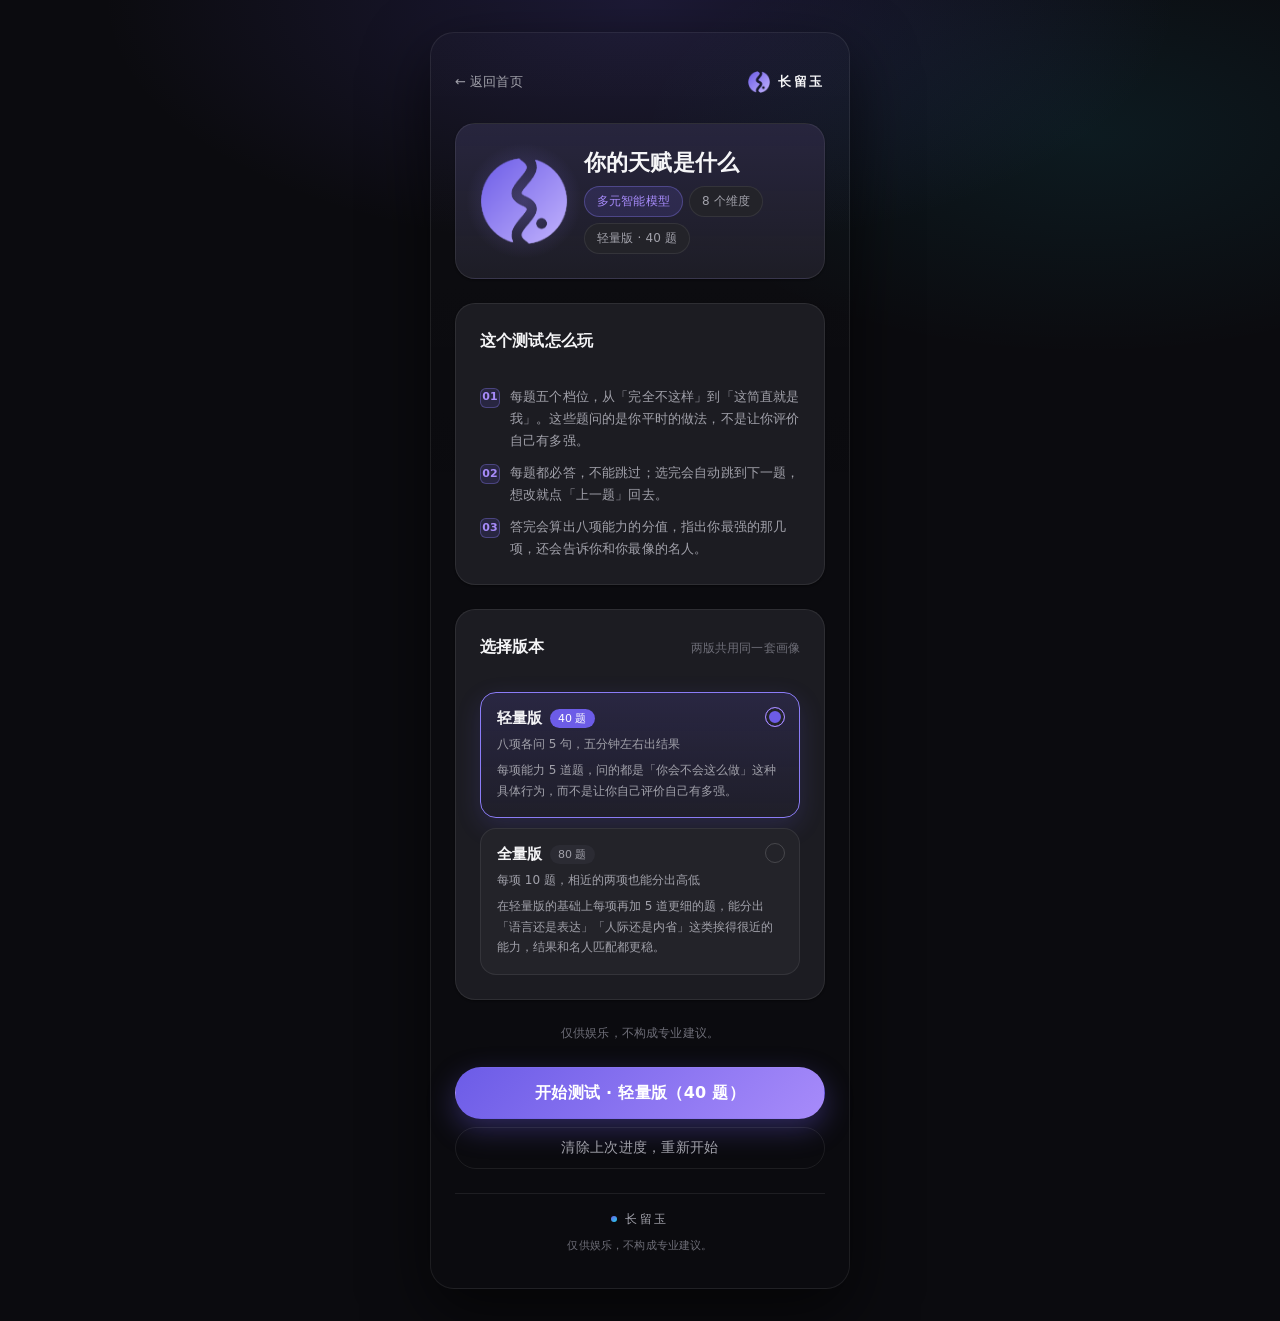
==== talent/index.html @ 5f748821 "天赋测试（第二阶段）上线：三个页面 + 四个公共模块抽出 页面层完成，天赋测试在 config 里改成 online，首页与模块页自动出现入口。  为了让第二个测试不靠复制代码活着，把四处公共逻辑抽成" ====
<!DOCTYPE html>
<html lang="zh-CN">
<head>
  <meta charset="UTF-8">
  <meta name="viewport" content="width=device-width, initial-scale=1, viewport-fit=cover, maximum-scale=1">
  <meta name="theme-color" content="#0B0B0F">
  <meta name="description" content="你的天赋是什么 · 基于加德纳多元智能的轻娱乐测试。仅供娱乐，不构成专业建议。">
  <title>你的天赋是什么｜长留玉</title>

  <link rel="icon" href="../assets/ip.png">
  <link rel="apple-touch-icon" href="../assets/ip.png">

  <link rel="stylesheet" href="../css/global.css">
  <link rel="stylesheet" href="../css/quiz.css">
</head>
<body>

  <div class="app">

    <!-- 顶部：返回 + 品牌 -->
    <div class="quiz-top">
      <a class="quiz-top__back" href="../index.html">
        <span aria-hidden="true">←</span> 返回首页
      </a>
      <span class="brand">
        <span class="brand__mark" data-clj-logo aria-hidden="true"></span>
        <span class="brand__name" data-clj-brand>长留玉</span>
      </span>
    </div>

    <main class="app__main">

      <!-- 测试名 + IP 图案 -->
      <section class="card card--tint intro-hero">
        <span data-clj-ip="lg"></span>
        <div class="grow">
          <h1 class="intro-hero__title">你的天赋是什么</h1>
          <div class="intro-hero__meta">
            <span class="chip">多元智能模型</span>
            <span class="chip chip--plain">8 个维度</span>
            <span class="chip chip--plain" id="hero-badge">轻量版</span>
          </div>
        </div>
      </section>

      <!-- 测试说明 -->
      <section class="card stack-2">
        <div class="section-head">
          <h2 class="section-head__title">这个测试怎么玩</h2>
        </div>
        <div class="intro-points">
          <div class="intro-points__item">
            <span class="intro-points__idx t-num">01</span>
            <span>每题五个档位，从「完全不这样」到「这简直就是我」。这些题问的是你平时的做法，不是让你评价自己有多强。</span>
          </div>
          <div class="intro-points__item">
            <span class="intro-points__idx t-num">02</span>
            <span>每题都必答，不能跳过；选完会自动跳到下一题，想改就点「上一题」回去。</span>
          </div>
          <div class="intro-points__item">
            <span class="intro-points__idx t-num">03</span>
            <span>答完会算出八项能力的分值，指出你最强的那几项，还会告诉你和你最像的名人。</span>
          </div>
        </div>
      </section>

      <!-- 版本选择 -->
      <section class="card stack-2">
        <div class="section-head">
          <h2 class="section-head__title">选择版本</h2>
          <span class="section-head__hint">两版共用同一套画像</span>
        </div>
        <div class="version-list" id="version-list"></div>
        <p class="t-small" id="resume-tip" hidden></p>
      </section>

      <p class="t-small center" data-clj-disclaimer></p>

    </main>

    <!-- 底部操作 -->
    <div class="stack-1">
      <button class="btn btn--primary" id="btn-start" type="button">开始测试</button>
      <button class="btn btn--quiet btn--sm" id="btn-clear-resume" type="button" hidden>清除上次进度，重新开始</button>
    </div>

    <footer class="footer">
      <div class="footer__brand">
        <span class="footer__dot" aria-hidden="true"></span>
        <span data-clj-brand>长留玉</span>
      </div>
      <p class="footer__note" data-clj-disclaimer></p>
    </footer>

  </div>

  <script src="../js/config.js"></script>
  <script src="../js/global.js"></script>
  <script src="../js/talent/questions-light.js"></script>
  <script src="../js/talent/questions-full.js"></script>
  <script src="../js/talent/scoring.js"></script>
  <script src="../js/talent/talents.js"></script>
  <script src="../js/talent/figures.js"></script>
  <script src="../js/talent/data.js"></script>
  <script src="../js/talent/quiz-boot.js"></script>
  <script src="../js/start.js"></script>
</body>
</html>
---- css/global.css ----
/* ============================================================
 * 长留玉 · 全局样式
 * ------------------------------------------------------------
 * 目录：
 *   1. 设计变量（改颜色/圆角/间距/动效，只改这里）
 *   2. 基础重置与排版
 *   3. 布局骨架（移动优先 / PC 居中 420px）
 *   4. 通用组件（卡片、按钮、标签、品牌、页脚、提示条）
 *   5. 动效
 *   6. 响应式与无障碍
 * ============================================================ */

/* ============================================================
 * 1. 设计变量
 * ============================================================ */
:root {
  /* ---- 背景层级 ---- */
  --bg:            #0B0B0F;
  --bg-2:          #111114;
  --card:          #1C1C22;
  --card-2:        #232329;
  --card-3:        #2B2B33;

  /* ---- 边框 ---- */
  --border:        rgba(255, 255, 255, 0.08);
  --border-strong: rgba(255, 255, 255, 0.16);

  /* ---- 强调色（蓝紫）---- */
  --accent:        #6C5CE7;
  --accent-2:      #8B7CF6;
  --accent-3:      #A78BFA;
  --accent-soft:   rgba(108, 92, 231, 0.16);
  --accent-line:   rgba(139, 124, 246, 0.35);

  /* ---- 语义色 ---- */
  --good:          #34D399;
  --warn:          #FBBF24;
  --cyan:          #22D3EE;

  /* ---- 文字 ---- */
  --text:          #F5F5F7;
  --text-2:        #A1A1AA;
  --text-3:        #6E6E78;

  /* ---- 圆角 ---- */
  --r-sm:          12px;
  --r-md:          16px;
  --r-lg:          20px;
  --r-xl:          24px;
  --r-pill:        999px;

  /* ---- 间距（8px 基准）---- */
  --sp-1:          8px;
  --sp-2:          16px;
  --sp-3:          24px;
  --sp-4:          32px;
  --sp-5:          40px;
  --sp-6:          48px;
  --sp-8:          64px;

  /* ---- 动效 ---- */
  --dur-fast:      200ms;
  --dur:           300ms;
  --dur-slow:      400ms;
  --ease:          cubic-bezier(0.22, 0.61, 0.36, 1);
  --ease-out:      cubic-bezier(0.16, 1, 0.3, 1);

  /* ---- 布局 ---- */
  --card-max:      420px;
  --safe-top:      env(safe-area-inset-top, 0px);
  --safe-bottom:   env(safe-area-inset-bottom, 0px);

  /* ---- 字体 ---- */
  --font: system-ui, -apple-system, BlinkMacSystemFont, "SF Pro Display",
          "PingFang SC", "Microsoft YaHei", sans-serif;
  --font-num: ui-rounded, "SF Pro Rounded", system-ui, -apple-system, "PingFang SC", sans-serif;

  /* ---- 阴影 ---- */
  --shadow-sm: 0 1px 2px rgba(0, 0, 0, 0.4);
  --shadow:    0 8px 24px rgba(0, 0, 0, 0.45);
  --shadow-lg: 0 24px 64px rgba(0, 0, 0, 0.6);
  --glow:      0 0 0 1px var(--accent-line), 0 12px 40px rgba(108, 92, 231, 0.25);
}

/* ============================================================
 * 2. 基础重置与排版
 * ============================================================ */
*, *::before, *::after { box-sizing: border-box; }

html {
  -webkit-text-size-adjust: 100%;
  text-size-adjust: 100%;
  scroll-behavior: smooth;
}

body {
  margin: 0;
  min-height: 100vh;
  min-height: 100dvh;
  background: var(--bg);
  color: var(--text);
  font-family: var(--font);
  font-size: 16px;
  line-height: 1.6;
  letter-spacing: 0.01em;
  -webkit-font-smoothing: antialiased;
  -moz-osx-font-smoothing: grayscale;
  overflow-x: hidden;
  /* 深色底上的两团极淡光晕，营造 Apple 式的高级感 */
  background-image:
    radial-gradient(60% 40% at 50% 0%,   rgba(108, 92, 231, 0.18), transparent 70%),
    radial-gradient(50% 35% at 85% 15%,  rgba(34, 211, 238, 0.08), transparent 70%);
  background-attachment: fixed;
}

h1, h2, h3, h4, p, figure, blockquote { margin: 0; }
ul, ol { margin: 0; padding: 0; list-style: none; }

a {
  color: var(--accent-3);
  text-decoration: none;
  transition: color var(--dur-fast) var(--ease), opacity var(--dur-fast) var(--ease);
}
a:active { opacity: 0.7; }

img { max-width: 100%; display: block; border: 0; }

button {
  font-family: inherit;
  font-size: inherit;
  color: inherit;
  background: none;
  border: 0;
  padding: 0;
  cursor: pointer;
  -webkit-tap-highlight-color: transparent;
}
button:disabled { cursor: not-allowed; }

input, textarea { font-family: inherit; }

::selection { background: var(--accent); color: #fff; }

/* 细滚动条（PC）*/
::-webkit-scrollbar { width: 8px; height: 8px; }
::-webkit-scrollbar-track { background: transparent; }
::-webkit-scrollbar-thumb {
  background: rgba(255, 255, 255, 0.12);
  border-radius: var(--r-pill);
}
::-webkit-scrollbar-thumb:hover { background: rgba(255, 255, 255, 0.2); }

/* ============================================================
 * 3. 布局骨架
 * ============================================================ */
.app {
  position: relative;
  width: 100%;
  max-width: var(--card-max);
  margin: 0 auto;
  min-height: 100vh;
  min-height: 100dvh;
  display: flex;
  flex-direction: column;
  padding: calc(var(--sp-3) + var(--safe-top)) var(--sp-2)
           calc(var(--sp-3) + var(--safe-bottom));
  gap: var(--sp-3);
}

/* 主内容区自动撑开，把页脚推到底部 */
.app__main {
  flex: 1 1 auto;
  display: flex;
  flex-direction: column;
  gap: var(--sp-3);
  min-width: 0;
}

.stack   { display: flex; flex-direction: column; gap: var(--sp-3); }
.stack-2 { display: flex; flex-direction: column; gap: var(--sp-2); }
.stack-1 { display: flex; flex-direction: column; gap: var(--sp-1); }
.row     { display: flex; align-items: center; gap: var(--sp-1); }
.row-between { display: flex; align-items: center; justify-content: space-between; gap: var(--sp-1); }
.grow    { flex: 1 1 auto; min-width: 0; }
.center  { text-align: center; }

/* ============================================================
 * 4. 通用组件
 * ============================================================ */

/* ---- 卡片 ---- */
.card {
  position: relative;
  background: var(--card);
  border: 1px solid var(--border);
  border-radius: var(--r-lg);
  padding: var(--sp-3);
  box-shadow: var(--shadow-sm);
}
.card--flush { padding: 0; overflow: hidden; }
.card--glow { box-shadow: var(--glow); border-color: var(--accent-line); }
.card--tint {
  background:
    linear-gradient(180deg, rgba(108, 92, 231, 0.14), rgba(108, 92, 231, 0.02)),
    var(--card);
}

/* ---- 品牌标识 ---- */
.brand {
  display: inline-flex;
  align-items: center;
  gap: var(--sp-1);
  color: var(--text-2);
  font-size: 13px;
  letter-spacing: 0.16em;
  text-transform: uppercase;
}
.brand__mark {
  position: relative;
  width: 22px;
  height: 22px;
  border-radius: 50%;
  flex: 0 0 auto;
  display: inline-flex;
  align-items: center;
  justify-content: center;
  /* 图片加载失败时才会看到这层渐变兜底 */
  background: linear-gradient(140deg, var(--accent), var(--cyan));
  box-shadow: 0 3px 12px rgba(108, 92, 231, 0.4);
  transition: background var(--dur) var(--ease), box-shadow var(--dur) var(--ease);
}
.brand__mark.is-loaded {
  background: transparent;
  box-shadow: none;
}
.brand__mark .clj-logo { width: 100%; height: 100%; display: block; object-fit: contain; }
.brand__mark.is-fallback::after {
  content: '玉';
  font-size: 11px;
  font-weight: 700;
  color: #fff;
}
.brand__name { font-weight: 600; color: var(--text); letter-spacing: 0.2em; }

/* ---- 品牌标识（Logo）----
 * Logo 本体是「透明底 + 实心圆 + 镂空分水线」，
 * 所以容器不能再铺渐变底：镂空处要透出页面背景，才不会把 logo 填成一整块。
 * 渐变底只在图片加载失败（.is-fallback）时才显形。 */
.clj-ip {
  position: relative;
  display: inline-flex;
  align-items: center;
  justify-content: center;
  flex: 0 0 auto;
  border-radius: 50%;
  background: transparent;
  border: 0;
}
/* 背后的柔光，让 logo 在深色底上不孤立 */
.clj-ip::before {
  content: '';
  position: absolute;
  inset: -18%;
  border-radius: 50%;
  background: radial-gradient(circle, rgba(139, 124, 246, 0.30), rgba(108, 92, 231, 0) 68%);
  pointer-events: none;
}
.clj-ip__img,
.clj-ip .clj-logo {
  position: relative;
  width: 100%;
  height: 100%;
  object-fit: contain;
  opacity: 0;
  transform: scale(1.06);
  transition: opacity var(--dur-slow) var(--ease), transform var(--dur-slow) var(--ease);
}
.clj-ip.is-loaded .clj-ip__img { opacity: 1; transform: scale(1); }

/* 图片缺失时的兜底：渐变圆 + 一个「玉」字 */
.clj-ip.is-fallback {
  background: linear-gradient(150deg, rgba(108, 92, 231, 0.35), rgba(34, 211, 238, 0.15));
  border: 1px solid var(--accent-line);
}
.clj-ip.is-fallback::after {
  content: '玉';
  font-size: 42%;
  font-weight: 600;
  color: var(--accent-3);
}

.clj-ip--sm { width: 28px;  height: 28px; }
.clj-ip--md { width: 56px;  height: 56px; }
.clj-ip--lg { width: 88px;  height: 88px; }
.clj-ip--xl { width: 140px; height: 140px; }

/* 大尺寸的主视觉标识位带一点呼吸感 */
.clj-ip--xl::before { animation: clj-breathe 5.5s var(--ease) infinite; }

/* ---- 按钮 ---- */
.btn {
  position: relative;
  display: inline-flex;
  align-items: center;
  justify-content: center;
  gap: var(--sp-1);
  width: 100%;
  min-height: 52px;
  padding: 14px var(--sp-3);
  border-radius: var(--r-pill);
  font-size: 16px;
  font-weight: 600;
  letter-spacing: 0.02em;
  border: 1px solid transparent;
  transition: transform var(--dur-fast) var(--ease),
              background-color var(--dur-fast) var(--ease),
              border-color var(--dur-fast) var(--ease),
              opacity var(--dur-fast) var(--ease);
  will-change: transform;
}
.btn:active:not(:disabled) { transform: scale(0.97); }

.btn--primary {
  background: linear-gradient(135deg, var(--accent), var(--accent-3));
  color: #fff;
  box-shadow: 0 10px 28px rgba(108, 92, 231, 0.35);
}
.btn--primary:disabled {
  background: var(--card-2);
  color: var(--text-3);
  box-shadow: none;
  border-color: var(--border);
}

.btn--ghost {
  background: var(--card-2);
  color: var(--text);
  border-color: var(--border-strong);
}
.btn--ghost:active:not(:disabled) { background: var(--card-3); }

.btn--quiet {
  background: transparent;
  color: var(--text-2);
  border-color: var(--border);
  font-weight: 500;
}

.btn--sm { min-height: 42px; font-size: 14px; padding: 10px var(--sp-2); }
.btn--inline { width: auto; }

/* ---- 标签 / 小圆片 ---- */
.chip {
  display: inline-flex;
  align-items: center;
  gap: 6px;
  padding: 5px 12px;
  border-radius: var(--r-pill);
  background: var(--accent-soft);
  border: 1px solid var(--accent-line);
  color: var(--accent-3);
  font-size: 12px;
  font-weight: 500;
  white-space: nowrap;
}
.chip--plain {
  background: var(--card-2);
  border-color: var(--border);
  color: var(--text-2);
}
.chip--sm { padding: 3px 9px; font-size: 11px; }

.tag-row { display: flex; flex-wrap: wrap; gap: 6px; }

/* ---- 文本 ---- */
.t-hero   { font-size: 28px; font-weight: 700; line-height: 1.3; letter-spacing: -0.01em; }
.t-title  { font-size: 20px; font-weight: 700; line-height: 1.4; letter-spacing: -0.005em; }
.t-sub    { font-size: 15px; font-weight: 600; }
.t-body   { font-size: 14px; color: var(--text-2); line-height: 1.75; }
.t-small  { font-size: 12px; color: var(--text-3); line-height: 1.6; }
.t-eyebrow{ font-size: 11px; color: var(--text-3); letter-spacing: 0.18em; text-transform: uppercase; }
.t-num    { font-family: var(--font-num); font-variant-numeric: tabular-nums; }
.t-accent { color: var(--accent-3); }
.t-strong { color: var(--text); font-weight: 600; }
.t-line   { text-decoration: underline; text-underline-offset: 3px; text-decoration-color: var(--accent-line); }

.divider { height: 1px; background: var(--border); border: 0; margin: 0; }

/* ---- 分区标题 ---- */
.section-head {
  display: flex;
  align-items: baseline;
  justify-content: space-between;
  gap: var(--sp-1);
  margin-bottom: var(--sp-2);
}
.section-head__title { font-size: 16px; font-weight: 700; }
.section-head__hint  { font-size: 12px; color: var(--text-3); }

/* ---- 页脚 ---- */
.footer {
  padding-top: var(--sp-2);
  border-top: 1px solid var(--border);
  display: flex;
  flex-direction: column;
  align-items: center;
  gap: var(--sp-1);
  text-align: center;
}
.footer__brand {
  display: inline-flex;
  align-items: center;
  gap: 8px;
  font-size: 12px;
  letter-spacing: 0.22em;
  color: var(--text-2);
  text-transform: uppercase;
}
/* 页脚的小标识：直接复用 logo，尺寸小所以只做轻微降噪 */
.footer__mark {
  position: relative;
  width: 18px;
  height: 18px;
  flex: 0 0 auto;
  display: inline-flex;
  align-items: center;
  justify-content: center;
  border-radius: 50%;
  opacity: 0.85;
}
.footer__mark .clj-logo { width: 100%; height: 100%; display: block; object-fit: contain; }
.footer__mark.is-fallback {
  background: linear-gradient(140deg, var(--accent), var(--cyan));
}
.footer__dot {
  width: 6px; height: 6px; border-radius: 50%;
  background: linear-gradient(140deg, var(--accent), var(--cyan));
}
.footer__note { font-size: 11px; color: var(--text-3); line-height: 1.7; max-width: 30em; }

/* ---- 提示条 ---- */
.clj-toast {
  position: fixed;
  left: 50%;
  bottom: calc(var(--sp-3) + var(--safe-bottom));
  transform: translate(-50%, 16px);
  max-width: min(88vw, 360px);
  padding: 11px 18px;
  border-radius: var(--r-pill);
  background: rgba(35, 35, 41, 0.94);
  border: 1px solid var(--border-strong);
  backdrop-filter: blur(18px);
  -webkit-backdrop-filter: blur(18px);
  color: var(--text);
  font-size: 13px;
  text-align: center;
  box-shadow: var(--shadow);
  opacity: 0;
  pointer-events: none;
  z-index: 999;
  transition: opacity var(--dur) var(--ease), transform var(--dur) var(--ease);
}
.clj-toast.is-show { opacity: 1; transform: translate(-50%, 0); }

/* ---- 骨架/占位 ---- */
.skeleton {
  background: linear-gradient(90deg, var(--card-2) 25%, var(--card-3) 37%, var(--card-2) 63%);
  background-size: 400% 100%;
  animation: clj-shimmer 1.4s ease infinite;
  border-radius: var(--r-sm);
}

/* ============================================================
 * 5. 动效
 * ============================================================ */
@keyframes clj-fade-up {
  from { opacity: 0; transform: translateY(12px); }
  to   { opacity: 1; transform: translateY(0); }
}
@keyframes clj-fade-in {
  from { opacity: 0; }
  to   { opacity: 1; }
}
@keyframes clj-pop {
  0%   { opacity: 0; transform: scale(0.94); }
  60%  { transform: scale(1.015); }
  100% { opacity: 1; transform: scale(1); }
}
@keyframes clj-shimmer {
  0%   { background-position: 100% 0; }
  100% { background-position: 0 0; }
}
@keyframes clj-breathe {
  0%, 100% { transform: scale(1);    opacity: 0.55; }
  50%      { transform: scale(1.08); opacity: 0.8; }
}

.anim-up   { animation: clj-fade-up var(--dur-slow) var(--ease-out) both; }
.anim-in   { animation: clj-fade-in var(--dur) var(--ease) both; }
.anim-pop  { animation: clj-pop var(--dur-slow) var(--ease-out) both; }
.d-1 { animation-delay: 40ms; }
.d-2 { animation-delay: 80ms; }
.d-3 { animation-delay: 120ms; }
.d-4 { animation-delay: 160ms; }
.d-5 { animation-delay: 200ms; }
.d-6 { animation-delay: 240ms; }

/* 尊重系统的「减少动态效果」设置 */
@media (prefers-reduced-motion: reduce) {
  *, *::before, *::after {
    animation-duration: 0.01ms !important;
    animation-iteration-count: 1 !important;
    transition-duration: 0.01ms !important;
    scroll-behavior: auto !important;
  }
}

/* ============================================================
 * 6. 响应式与无障碍
 * ============================================================ */

/* PC：卡片居中，两侧留出呼吸感，加一圈极淡的边缘，强化「手机卡片」的可读性 */
@media (min-width: 480px) {
  body { padding: var(--sp-4) var(--sp-2); }
  .app {
    min-height: auto;
    border-radius: var(--r-xl);
    border: 1px solid var(--border);
    background: linear-gradient(180deg, rgba(255, 255, 255, 0.015), transparent 40%);
    box-shadow: var(--shadow-lg);
    padding: var(--sp-4) var(--sp-3);
  }
}

*:focus-visible {
  outline: 2px solid var(--accent-3);
  outline-offset: 2px;
  border-radius: 4px;
}

.sr-only {
  position: absolute;
  width: 1px; height: 1px;
  padding: 0; margin: -1px;
  overflow: hidden;
  clip: rect(0 0 0 0);
  white-space: nowrap;
  border: 0;
}

@media print {
  body { background: #fff; color: #000; }
  .btn, .clj-toast { display: none !important; }
}
---- css/quiz.css ----
/* ============================================================
 * 长留玉 · 测试通用样式（职业测试 / 天赋测试共用）
 * ------------------------------------------------------------
 * 依赖 global.css 里的设计变量，这里不重复定义颜色，
 * 换肤只改 global.css 的 :root 即可。
 *
 * 文件名叫 quiz.css 而不是 career.css —— 这里装的是「一个测试」的通用版式，
 * 开始页、答题页、结果页三件套两个测试完全一样，换第二个测试时
 * 不需要复制一份出来各自维护。
 *
 * 目录：
 *   1. 开始页
 *   2. 答题页（含 2.1 纵向空间的两档分配）
 *   3. 结果页
 *   4. 保存图片的兜底遮罩
 *   （首页与模块列表页样式在 site.css；
 *     分享海报的样式已删 —— 结果图片改成纯 canvas 自绘，不再需要 DOM 海报）
 * ============================================================ */

/* ============================================================
 * 1. 开始页
 * ============================================================ */
.intro-hero { display: flex; align-items: center; gap: var(--sp-2); }
.intro-hero__title { font-size: 22px; font-weight: 700; line-height: 1.35; }
.intro-hero__meta { display: flex; gap: 6px; flex-wrap: wrap; margin-top: 8px; }

.intro-points { display: flex; flex-direction: column; gap: 10px; }
.intro-points__item { display: flex; gap: 10px; font-size: 13px; color: var(--text-2); line-height: 1.7; }
.intro-points__idx {
  flex: 0 0 auto;
  width: 20px; height: 20px;
  margin-top: 2px;
  border-radius: 6px;
  background: var(--accent-soft);
  border: 1px solid var(--accent-line);
  color: var(--accent-3);
  font-size: 11px;
  font-weight: 700;
  display: flex;
  align-items: center;
  justify-content: center;
}

/* 版本选择 */
.version-list { display: flex; flex-direction: column; gap: 10px; }
.version-opt {
  position: relative;
  display: block;
  width: 100%;
  text-align: left;
  padding: var(--sp-2);
  border-radius: var(--r-md);
  background: var(--card-2);
  border: 1.5px solid var(--border);
  transition: border-color var(--dur) var(--ease),
              background-color var(--dur) var(--ease),
              transform var(--dur-fast) var(--ease);
}
.version-opt:active { transform: scale(0.99); }
.version-opt.is-active {
  border-color: var(--accent-2);
  background: linear-gradient(180deg, rgba(108, 92, 231, 0.16), rgba(108, 92, 231, 0.04));
  box-shadow: 0 8px 24px rgba(108, 92, 231, 0.18);
}
.version-opt__top { display: flex; align-items: center; gap: 8px; }
.version-opt__label { font-size: 15px; font-weight: 700; }
.version-opt__badge {
  font-size: 11px;
  padding: 2px 8px;
  border-radius: var(--r-pill);
  background: var(--card-3);
  color: var(--text-2);
}
.version-opt.is-active .version-opt__badge { background: var(--accent); color: #fff; }
.version-opt__desc { margin-top: 6px; font-size: 12px; color: var(--text-2); line-height: 1.7; }
.version-opt__tick {
  position: absolute;
  right: 14px;
  top: 14px;
  width: 20px; height: 20px;
  border-radius: 50%;
  border: 1.5px solid var(--border-strong);
  transition: all var(--dur) var(--ease);
}
.version-opt.is-active .version-opt__tick {
  border-color: var(--accent-3);
  background: var(--accent);
  box-shadow: inset 0 0 0 3px var(--card-2);
}

/* ============================================================
 * 2. 答题页
 * ============================================================ */
.quiz-top {
  display: flex;
  align-items: center;
  justify-content: space-between;
  gap: var(--sp-1);
  min-height: 34px;
}
.quiz-top__back {
  display: inline-flex;
  align-items: center;
  gap: 4px;
  font-size: 13px;
  color: var(--text-2);
}
.quiz-progress { display: flex; flex-direction: column; gap: 8px; }
.quiz-progress__meta {
  display: flex;
  align-items: baseline;
  justify-content: space-between;
  font-size: 12px;
  color: var(--text-3);
}
.quiz-progress__now { color: var(--text); font-weight: 700; font-size: 15px; }
.quiz-progress__bar {
  height: 6px;
  border-radius: var(--r-pill);
  background: var(--card-2);
  overflow: hidden;
  position: relative;
}
.quiz-progress__fill {
  height: 100%;
  width: 0;
  border-radius: var(--r-pill);
  background: linear-gradient(90deg, var(--accent), var(--accent-3));
  transition: width var(--dur-slow) var(--ease);
  box-shadow: 0 0 12px rgba(139, 124, 246, 0.6);
}

.quiz-main {
  flex: 1 1 auto;
  display: flex;
  flex-direction: column;
  justify-content: center;
  gap: var(--sp-3);
  padding: var(--sp-2) 0;
}

.question-card { min-height: 132px; display: flex; flex-direction: column; justify-content: center; }
.question-card__meta { font-size: 12px; color: var(--text-3); letter-spacing: 0.06em; margin-bottom: 10px; }
.question-card__text {
  font-size: 22px;
  font-weight: 600;
  line-height: 1.55;
  letter-spacing: 0.005em;
}

@keyframes clj-slide-in {
  from { opacity: 0; transform: translateX(18px); }
  to   { opacity: 1; transform: translateX(0); }
}
@keyframes clj-slide-back {
  from { opacity: 0; transform: translateX(-18px); }
  to   { opacity: 1; transform: translateX(0); }
}
.anim-up { animation-name: clj-fade-up; }
.anim-back { animation: clj-slide-back var(--dur) var(--ease-out) both; }
#question-card.anim-up { animation: clj-fade-up var(--dur) var(--ease-out) both; }

/* 选项 */
.options { display: flex; flex-direction: column; gap: 10px; }
.opt {
  position: relative;
  display: flex;
  align-items: center;
  gap: 12px;
  width: 100%;
  min-height: 54px;
  padding: 14px var(--sp-2);
  border-radius: var(--r-md);
  background: var(--card);
  border: 1.5px solid var(--border);
  text-align: left;
  transition: border-color var(--dur-fast) var(--ease),
              background-color var(--dur-fast) var(--ease),
              transform var(--dur-fast) var(--ease);
}
.opt:active { transform: scale(0.985); }
.opt__key {
  flex: 0 0 auto;
  width: 24px; height: 24px;
  border-radius: 8px;
  background: var(--card-3);
  color: var(--text-3);
  font-size: 12px;
  font-weight: 700;
  display: flex;
  align-items: center;
  justify-content: center;
  transition: all var(--dur-fast) var(--ease);
}
.opt__label { flex: 1 1 auto; font-size: 15px; color: var(--text-2); transition: color var(--dur-fast) var(--ease); }
.opt__mark {
  flex: 0 0 auto;
  width: 18px; height: 18px;
  border-radius: 50%;
  border: 1.5px solid var(--border-strong);
  transition: all var(--dur-fast) var(--ease);
}
.opt.is-selected {
  border-color: var(--accent-2);
  background: linear-gradient(90deg, rgba(108, 92, 231, 0.20), rgba(108, 92, 231, 0.05));
}
.opt.is-selected .opt__label { color: var(--text); font-weight: 600; }
.opt.is-selected .opt__key { background: var(--accent); color: #fff; }
.opt.is-selected .opt__mark {
  border-color: var(--accent-3);
  background: var(--accent);
  box-shadow: inset 0 0 0 3px var(--card);
}

/* 底部导航：两个按钮等宽平分，不再一大一小 */
.quiz-nav { display: flex; gap: 10px; align-items: center; }
.quiz-nav .btn { flex: 1 1 0; width: auto; min-width: 0; }
.quiz-nav__hint {
  text-align: center;
  font-size: 12px;
  color: var(--text-3);
  margin-top: 10px;
  transition: color var(--dur) var(--ease);
}

/* ============================================================
 * 2.1 答题页：纵向空间的两档分配
 * ------------------------------------------------------------
 * 实测基线（用 iframe 模拟真实手机视口量的；headless 的 --window-size 有
 * 最小宽度，直接设 375 会被钳到 ~500，量到的是桌面布局，这个坑踩过）：
 *   原始版本在 375×667 上总高 858px、要滚 191px，在 390×844 上也还差 14px。
 *
 * 所以分两档，而不是一刀切压扁：
 *   默认（宽松）—— 内容约 790px，尽量保留原始观感；
 *   max-height:740px（紧凑）—— 只有 SE 这类矮屏才触发，收到约 560px 保证不滚。
 *
 * 页脚那一行（免责声明）在两种档位下都收进了提示区，见 test.html ——
 * 它原来单独占 63px，在手机上就是白吃一屏。
 * 选项 min-height 特意留得比 44px 的触控下限宽裕，别再为了省高度往下压。
 * ============================================================ */
.quiz-page .app {
  padding: calc(var(--sp-3) + var(--safe-top)) var(--sp-2) calc(var(--sp-3) + var(--safe-bottom));
  gap: var(--sp-2);
}
.quiz-page .quiz-main { gap: var(--sp-3); }
.quiz-page .question-card { min-height: 132px; }
.quiz-page .options { gap: 12px; }
.quiz-page .opt { min-height: 58px; padding: 14px var(--sp-2); }
.quiz-page .quiz-nav__hint { margin-top: 10px; }
/* 免责声明原来单独占一行页脚（63px），并进提示区后省下的量还给选项 */
.quiz-page .quiz-nav__legal {
  display: block;
  margin-top: 4px;
  font-size: 11px;
  color: var(--text-3);
  opacity: 0.75;
}

/* 矮屏兜底：SE / 小屏安卓在真实浏览器里可视高只有 ~550-600，
 * 这时才把各项收到最紧，换取「一屏装下、不用滚」。 */
@media (max-height: 740px) {
  .quiz-page .app {
    padding: calc(14px + var(--safe-top)) var(--sp-2) calc(14px + var(--safe-bottom));
    gap: 9px;
  }
  .quiz-page .quiz-progress { gap: 5px; }
  .quiz-page .quiz-progress__bar { height: 4px; }
  .quiz-page .quiz-main { gap: 10px; }
  .quiz-page .question-card { min-height: 76px; }
  .quiz-page .question-card__meta { margin-bottom: 6px; }
  .quiz-page .question-card__text { font-size: 19px; line-height: 1.5; }
  .quiz-page .options { gap: 8px; }
  .quiz-page .opt { min-height: 46px; padding: 10px 14px; gap: 10px; }
  .quiz-page .opt__label { font-size: 14.5px; }
  .quiz-page .opt__key { width: 22px; height: 22px; }
  .quiz-page .quiz-nav .btn { min-height: 42px; padding: 0 var(--sp-2); font-size: 15px; }
  .quiz-page .quiz-nav__hint { font-size: 11px; margin-top: 6px; line-height: 1.5; }
  .quiz-page .quiz-nav__legal { margin-top: 3px; font-size: 10px; }
}

/* ============================================================
 * 3. 结果页
 * ============================================================ */
.result-hero { display: flex; flex-direction: column; gap: var(--sp-2); }
/* 天赋测试的大字是中文画像名（精准的表达者），上面那套 44px + 0.08em 字距
 * 是按霍兰德代码这种拉丁字母调的，套在中文上又大又散，所以收一收。 */
.result-hero__code--cjk {
  font-size: 33px;
  letter-spacing: 0.01em;
  line-height: 1.25;
}
.result-hero__code {
  font-family: var(--font-num);
  font-size: 44px;
  font-weight: 800;
  letter-spacing: 0.08em;
  line-height: 1;
  background: linear-gradient(120deg, var(--accent-3), var(--cyan));
  -webkit-background-clip: text;
  background-clip: text;
  color: transparent;
}
.result-hero__title { font-size: 26px; font-weight: 700; line-height: 1.3; }
.result-hero__profile { font-size: 13px; color: var(--text-2); line-height: 1.8; }
.result-hero__spread {
  font-size: 12px;
  color: var(--text-3);
  line-height: 1.8;
  padding: 10px 14px;
  border-radius: var(--r-sm);
  background: var(--card-2);
  border-left: 2px solid var(--accent-line);
}

/* 雷达图 */
.radar-holder { display: flex; justify-content: center; padding: var(--sp-1) 0; }
.radar { width: 100%; max-width: 320px; height: auto; display: block; }

/* 维度条 */
.dim-bars { display: flex; flex-direction: column; gap: 14px; }
.dim-row__head { display: flex; align-items: baseline; gap: 8px; margin-bottom: 7px; }
.dim-row__name { font-size: 14px; font-weight: 600; }
.dim-row__alias { font-size: 11px; color: var(--text-3); }
.dim-row__val { margin-left: auto; font-size: 14px; font-weight: 700; color: var(--accent-3); }
.dim-row__track {
  height: 8px;
  border-radius: var(--r-pill);
  background: var(--card-2);
  overflow: hidden;
}
.dim-row__fill {
  height: 100%;
  width: 0;
  border-radius: var(--r-pill);
  /* 六条统一用同一个三段渐变（紫 → 淡紫 → 冰蓝）。
   * 原来只有第一条有渐变的「感觉」，是因为第一条单独换成了带色相变化的
   * 紫→青，而其余条是 紫→浅紫（同色调只变明度），8px 细条上几乎看不出变化。 */
  background: linear-gradient(90deg, var(--accent) 0%, var(--accent-3) 58%, var(--cyan) 100%);
  transition: width 700ms var(--ease-out);
}
/* 最强项只靠一层柔光区分，不再单独换颜色 */
.dim-row:first-child .dim-row__fill {
  box-shadow: 0 0 14px rgba(139, 124, 246, 0.55);
}
.dim-row__comment { margin-top: 7px; font-size: 12px; color: var(--text-3); line-height: 1.7; }

/* 职业卡片 */
.result-card--main { padding: var(--sp-3); }
.result-card__head { display: flex; gap: var(--sp-2); align-items: center; }
.result-card__ring {
  flex: 0 0 auto;
  width: 76px; height: 76px;
  border-radius: 50%;
  display: flex;
  flex-direction: column;
  align-items: center;
  justify-content: center;
  background:
    radial-gradient(circle at 50% 50%, rgba(108, 92, 231, 0.28), transparent 70%),
    var(--card-2);
  border: 1.5px solid var(--accent-line);
}
.result-card__ring-num { font-size: 20px; font-weight: 800; color: var(--accent-3); line-height: 1.1; }
.result-card__ring-label { font-size: 10px; color: var(--text-3); margin-top: 2px; }
.result-card__title-box { min-width: 0; flex: 1 1 auto; }
.result-card__name { font-size: 21px; font-weight: 700; margin-top: 6px; }
.result-card__reason { margin-top: 6px; font-size: 12px; color: var(--text-2); line-height: 1.7; }
.result-card__desc { margin-top: var(--sp-2); }
.result-card__block { margin-top: var(--sp-2); padding-top: var(--sp-2); border-top: 1px solid var(--border); }
.result-card__label { font-size: 11px; color: var(--text-3); letter-spacing: 0.1em; margin-bottom: 8px; }

.result-alt { padding: var(--sp-2); }
.result-alt__top { display: flex; align-items: baseline; gap: 8px; }
.result-alt__rank { font-size: 12px; color: var(--text-3); font-weight: 700; }
.result-alt__name { font-size: 16px; font-weight: 700; }
.result-alt__fit { margin-left: auto; font-size: 14px; font-weight: 700; color: var(--accent-3); }
.result-alt__meta { margin-top: 4px; font-size: 11px; color: var(--text-3); line-height: 1.6; }

/* 行动建议 */
.advice-list { display: flex; flex-direction: column; gap: 10px; }
.advice { display: flex; gap: 10px; align-items: flex-start; }
.advice__idx {
  flex: 0 0 auto;
  width: 26px; height: 26px;
  border-radius: 8px;
  background: var(--accent-soft);
  border: 1px solid var(--accent-line);
  color: var(--accent-3);
  font-size: 11px;
  font-weight: 700;
  display: flex;
  align-items: center;
  justify-content: center;
}
.advice__text { flex: 1 1 auto; font-size: 13px; color: var(--text-2); line-height: 1.75; padding-top: 3px; }
.advice--muted .advice__idx {
  background: var(--card-2);
  border-color: var(--border);
  color: var(--text-3);
  width: 34px;
  font-size: 10px;
}
.advice--muted .advice__text { color: var(--text-3); }

/* 按钮组 */
.result-actions { display: flex; flex-direction: column; gap: 10px; }
.result-actions__row { display: flex; gap: 10px; }
.result-actions__row .btn { flex: 1 1 0; }

/* 其它测试 */
.mini-test { display: block; padding: var(--sp-2); transition: transform var(--dur) var(--ease); }
.mini-test:active { transform: scale(0.985); }
.mini-test.is-soon { opacity: 0.6; }
.mini-test__top { display: flex; align-items: center; justify-content: space-between; gap: 8px; margin-bottom: 6px; }
.mini-test__name { font-size: 15px; font-weight: 700; }

/* 结果页数据条（用于「答题概况」） */
.stat-grid { display: grid; grid-template-columns: repeat(3, 1fr); gap: 10px; }
.stat { text-align: center; padding: 12px 6px; border-radius: var(--r-sm); background: var(--card-2); }
.stat__num { font-size: 17px; font-weight: 700; color: var(--accent-3); }
.stat__label { font-size: 11px; color: var(--text-3); margin-top: 3px; }

/* ============================================================
 * 4. 保存图片的兜底遮罩
 * ------------------------------------------------------------
 * 内嵌 iframe / 微信内置浏览器里 <a download> 会被静默拦掉，
 * 这时不搞「假装已保存」，直接把图铺出来让用户长按存。
 * ============================================================ */
.save-overlay {
  position: fixed;
  inset: 0;
  z-index: 1000;
  display: flex;
  flex-direction: column;
  align-items: center;
  justify-content: center;
  gap: var(--sp-2);
  padding: var(--sp-3);
  background: rgba(0, 0, 0, 0.82);
  -webkit-backdrop-filter: blur(6px);
  backdrop-filter: blur(6px);
  animation: clj-fade-in var(--dur) var(--ease) both;
}
.save-overlay__img {
  max-width: min(86vw, 340px);
  max-height: 60vh;
  border-radius: var(--r-md);
  box-shadow: var(--shadow-lg);
}
.save-overlay__hint {
  font-size: 13px;
  color: var(--text-2);
  text-align: center;
  line-height: 1.7;
  max-width: 24em;
}
.save-overlay__close { width: auto; min-width: 108px; }

/* ============================================================
 * 5. 小屏微调
 * ============================================================ */
@media (max-width: 360px) {
  .question-card__text { font-size: 19px; }
  .result-hero__code { font-size: 38px; }
  .result-hero__title { font-size: 22px; }
  .result-card__ring { width: 66px; height: 66px; }
  .result-card__ring-num { font-size: 17px; }
}
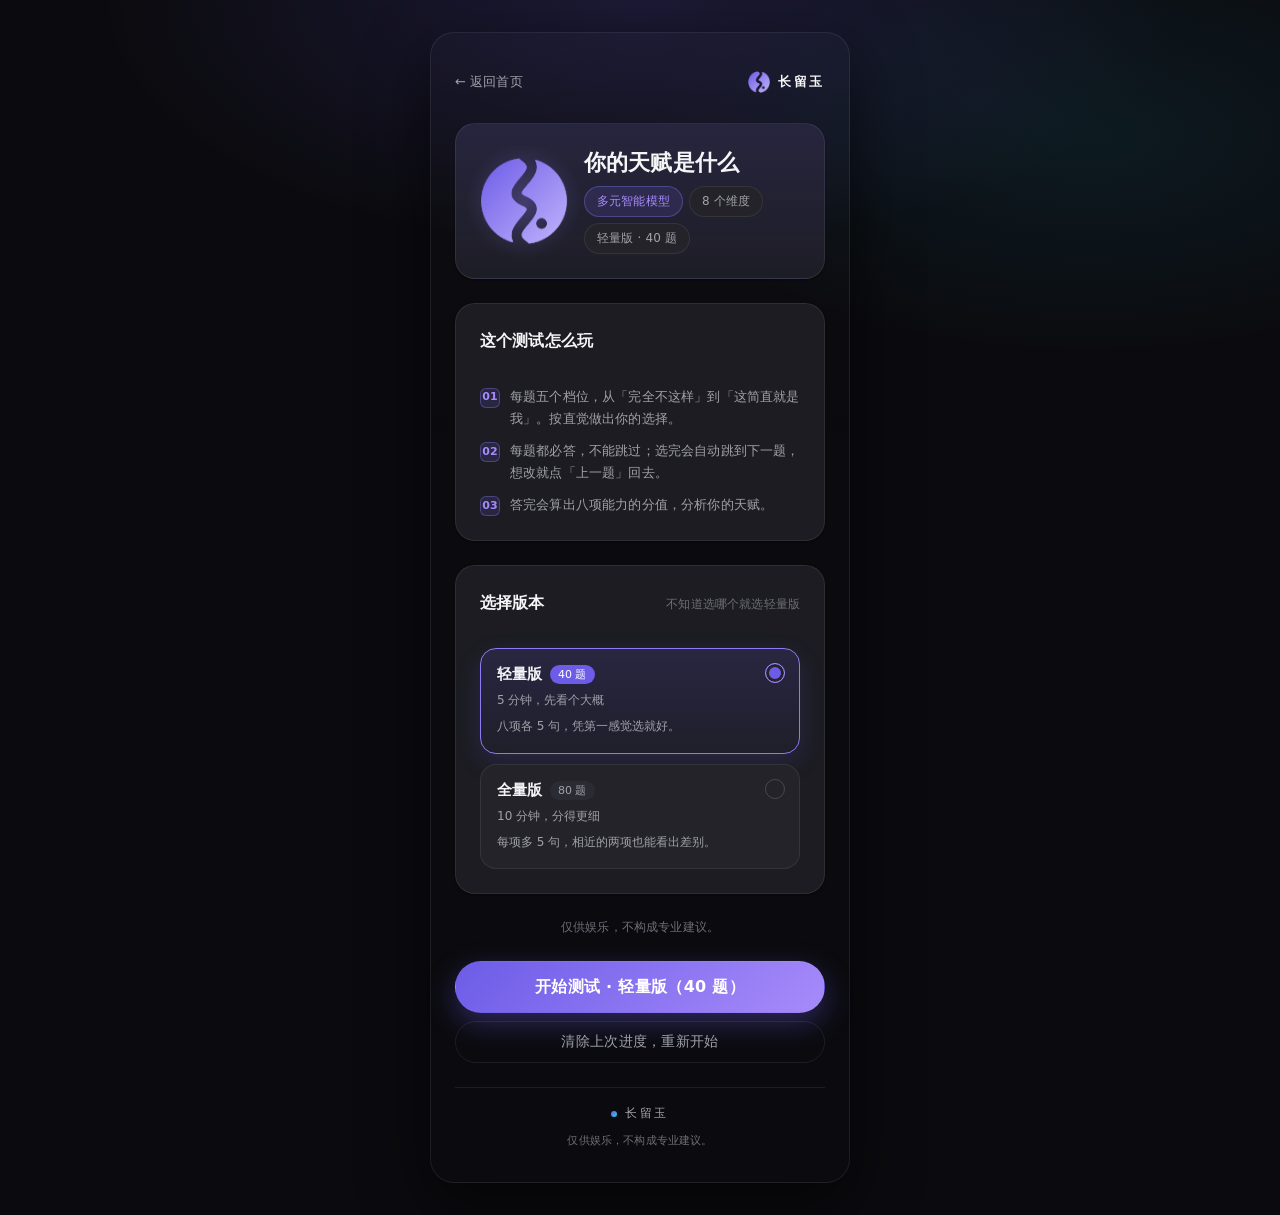
==== commit 58ed05cd: "文案改口气：版本说明不再「讲设计」，改成说人话 用户反馈版本描述「不够亲近，更像 AI 的自言自语」。确实如此 —— 原来那两段是在跟用户解释设计意图（「问的都是你会不会这么做这种具体行为，而不是让你" ====
--- a/talent/index.html
+++ b/talent/index.html
@@ -51,7 +51,7 @@
         <div class="intro-points">
           <div class="intro-points__item">
             <span class="intro-points__idx t-num">01</span>
-            <span>每题五个档位，从「完全不这样」到「这简直就是我」。这些题问的是你平时的做法，不是让你评价自己有多强。</span>
+            <span>每题五个档位，从「完全不这样」到「这简直就是我」。按直觉做出你的选择。</span>
           </div>
           <div class="intro-points__item">
             <span class="intro-points__idx t-num">02</span>
@@ -59,7 +59,7 @@
           </div>
           <div class="intro-points__item">
             <span class="intro-points__idx t-num">03</span>
-            <span>答完会算出八项能力的分值，指出你最强的那几项，还会告诉你和你最像的名人。</span>
+            <span>答完会算出八项能力的分值，分析你的天赋。</span>
           </div>
         </div>
       </section>
@@ -68,7 +68,7 @@
       <section class="card stack-2">
         <div class="section-head">
           <h2 class="section-head__title">选择版本</h2>
-          <span class="section-head__hint">两版共用同一套画像</span>
+          <span class="section-head__hint">不知道选哪个就选轻量版</span>
         </div>
         <div class="version-list" id="version-list"></div>
         <p class="t-small" id="resume-tip" hidden></p>
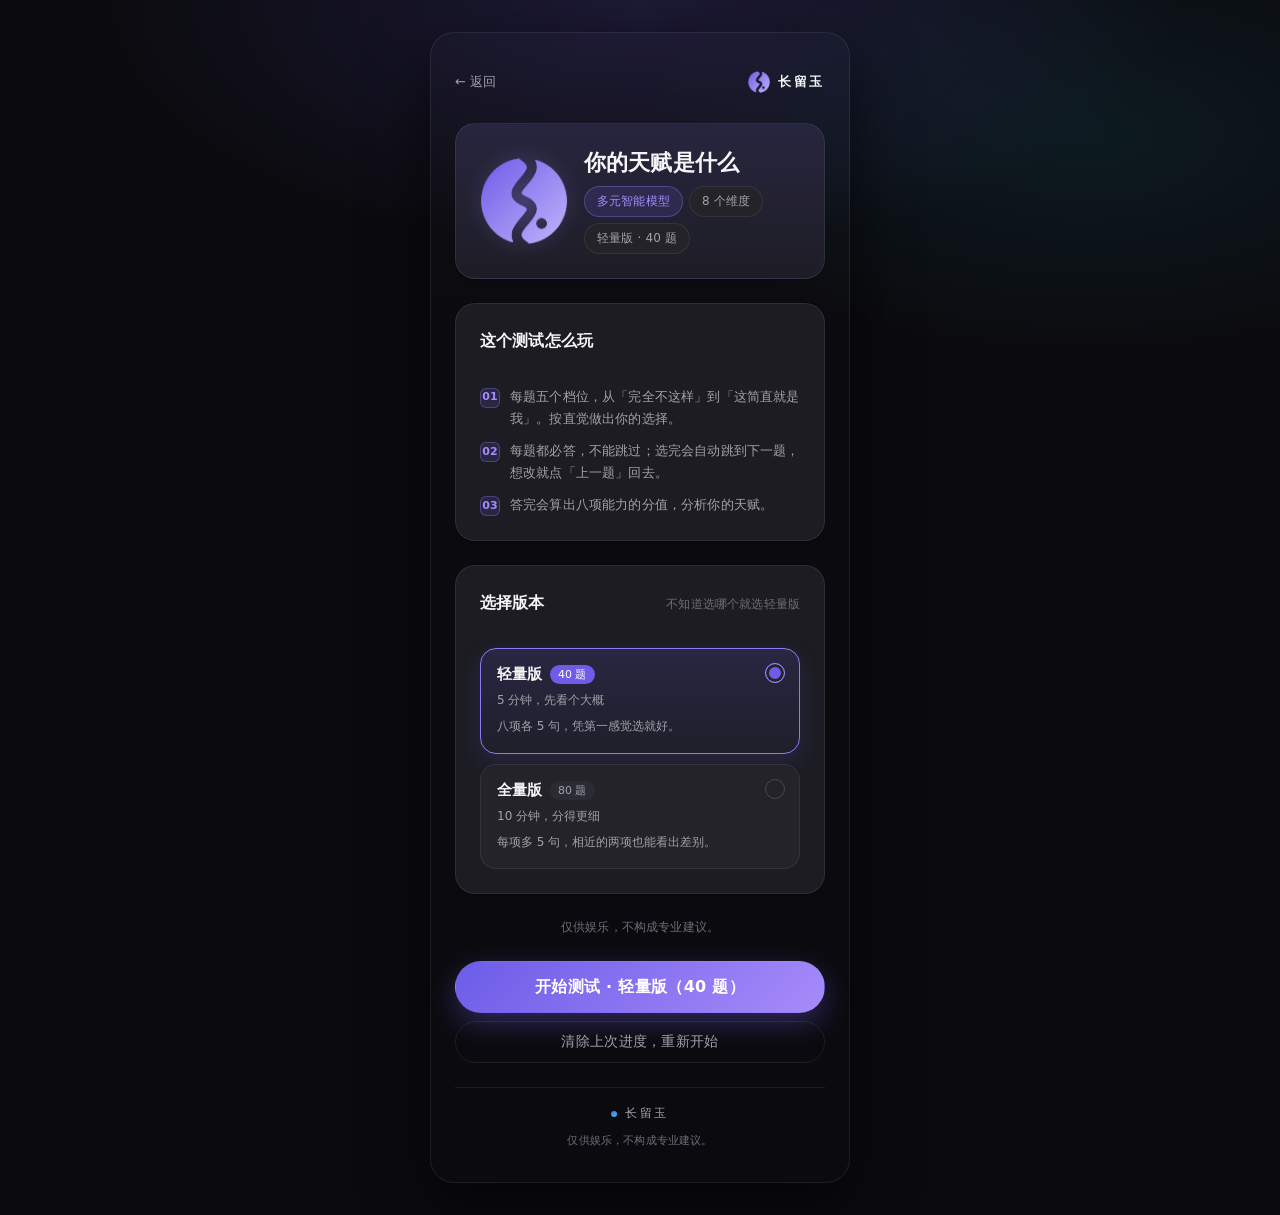
==== commit f117aa53: "修「返回」按钮：改成回上一页，不再跳固定地址 用户反馈：两个测试页面左上角的按钮都是「返回首页」而不是「返回上一页」。确实如此 —— 开始页写死 href=../index.html，用户从 首页 →" ====
--- a/talent/index.html
+++ b/talent/index.html
@@ -19,8 +19,8 @@
 
     <!-- 顶部：返回 + 品牌 -->
     <div class="quiz-top">
-      <a class="quiz-top__back" href="../index.html">
-        <span aria-hidden="true">←</span> 返回首页
+      <a class="quiz-top__back" href="../index.html" data-clj-back>
+        <span aria-hidden="true">←</span> 返回
       </a>
       <span class="brand">
         <span class="brand__mark" data-clj-logo aria-hidden="true"></span>
